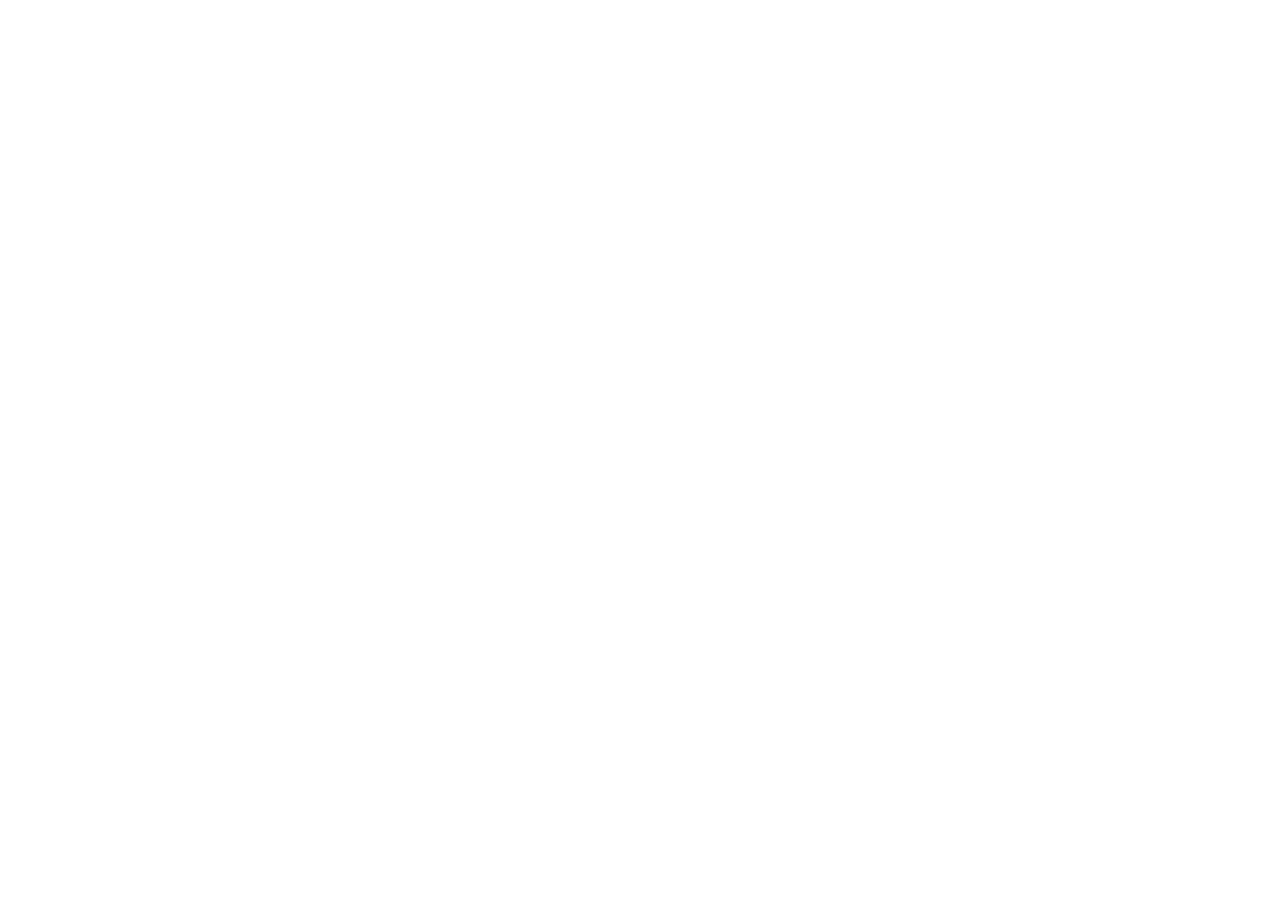
==== index.html @ 352e68f6 "Initial commit" ====
<!DOCTYPE html>
<html lang="en">
<head>
    <meta charset="UTF-8">
    <meta name="viewport" content="width=device-width, initial-scale=1.
    0">
    <link rel="stylesheet" href="./assets/styles.css">
    <title>Document</title>
</head>
<body>
    
</body>
</html>
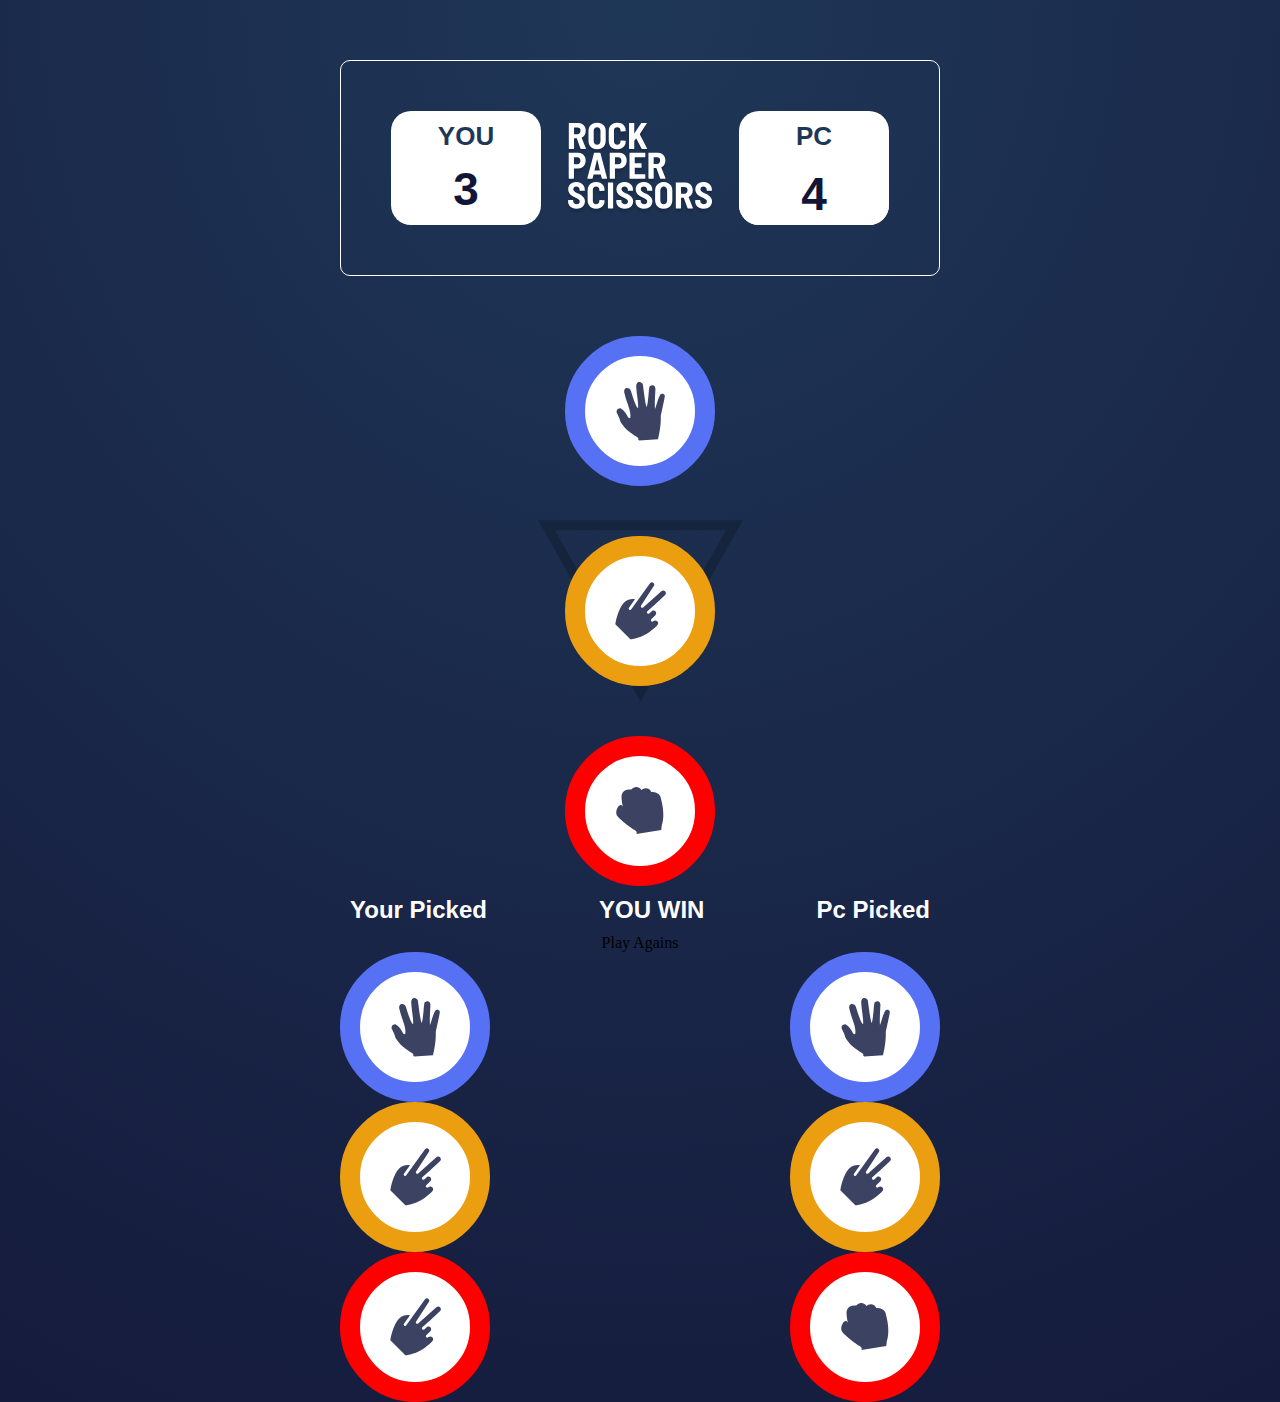
==== commit 05d29fdc: "updtd" ====
--- a/index.html
+++ b/index.html
@@ -4,10 +4,91 @@
     <meta charset="UTF-8">
     <meta name="viewport" content="width=device-width, initial-scale=1.
     0">
-    <link rel="stylesheet" href="./assets/styles.css">
+    <link rel="preconnect" href="https://fonts.googleapis.com">
+<link rel="preconnect" href="https://fonts.gstatic.com" crossorigin>
+<link href="https://fonts.googleapis.com/css2?family=Fraunces:ital,opsz,wght@0,9..144,100..900;1,9..144,100..900&family=IBM+Plex+Mono:ital,wght@0,100;0,200;0,300;0,400;0,500;0,600;0,700;1,100;1,200;1,300;1,400;1,500;1,600;1,700&family=Kode+Mono:wght@400..700&family=Montserrat:ital,wght@0,100..900;1,100..900&family=Roboto:ital,wght@0,100;0,300;0,400;0,500;0,700;0,900;1,100;1,300;1,400;1,500;1,700;1,900&family=Space+Grotesk:wght@300..700&display=swap" rel="stylesheet">
+    <link rel="stylesheet" href="./css/styles.css">
     <title>Document</title>
+
 </head>
 <body>
-    
+
+
+
+<main class="container">
+
+  <div class="result-box">
+    <div class="result-left">
+        <span class="player" >YOU</span>
+        <span id="player-score" class="point-human point-style" >3</span>
+    </div>
+
+    <img class="logo" src="./assets/images/logo.svg" alt="LOGO">
+
+    <div class="result-right">
+        <span class="player2">PC</span>
+        <span id="pc-score" class="result-right point-style">4</span>
+    </div>
+  </div>
+
+    <div class="buttons">
+        <div id="paper" class="paper">
+            <img class="paper-home" src="./assets/images/icon-paper.svg" alt="paper">
+        </div>
+
+        <div id="scissors" class="scissors">
+            <img class="scissors-home" src="./assets/images/icon-scissors.svg" alt="scissors">
+        </div>
+
+        <div id="rock" class="rocks">
+            <img class="rocks-home" src="./assets/images/icon-rock.svg" alt="rocks">
+        </div>
+    </div>    
+
+</main>
+
+<section class="buttons-game-container">
+
+    <div class="letters">
+        <span id="player-pick" >Your Picked</span>
+        <span id="result-message" >YOU WIN</span>
+        <span id="pc-pick" >Pc Picked</span>
+    </div>
+    <span id="play-again" class="play-again" >Play Agains</span>
+
+    <div class="buttons-game-paper">
+        <div class="paper">
+            <img class="paper-home" src="./assets/images/icon-paper.svg" alt="paper">
+        </div>
+
+        <div class="paper">
+            <img class="paper-home" src="./assets/images/icon-paper.svg" alt="paper">
+        </div>
+    </div>
+
+    <div class="buttons-game-scissors">
+        <div class="scissors">
+            <img class="paper-home" src="./assets/images/icon-scissors.svg" alt="scissors">
+        </div>
+
+        <div class="scissors">
+            <img class="scissors-home" src="./assets/images/icon-scissors.svg" alt="scissors">
+        </div>
+    </div>
+
+    <div class="buttons-game-rocks">
+        <div class="rocks">
+            <img class="rocks-home" src="./assets/images/icon-scissors.svg" alt="rocks">
+        </div>
+
+        <div class="rocks">
+            <img class="rocks-home" src="./assets/images/icon-rock.svg" alt="rocks">
+        </div>
+    </div>
+
+
+</section>
+
+<script src="./js/scripts.js"></script>    
 </body>
 </html>
--- a/css/styles.css
+++ b/css/styles.css
@@ -0,0 +1,196 @@
+*{
+    box-sizing: border-box;
+}
+
+html{
+scroll-behavior: smooth;
+
+}
+
+img{
+display: block;
+max-width: 100%;
+}
+
+a{
+text-decoration: none;
+color:inherit;
+}
+
+ul{
+list-style: none;
+padding-left: 0;
+margin-top: 0;
+margin-bottom: 0;
+
+}
+
+body{
+margin: 0;
+margin-top: 60px;
+background: radial-gradient(134.34% 134.34% at 50% 0%, #1F3757 0%, #131537 100%);
+
+
+}
+
+.container{
+display: flex;
+flex-direction: column;
+align-items: center;
+gap: 60px;
+justify-content: start;
+height: 100%;
+}
+
+
+.logo{
+width: 150px;
+}
+
+.result-box{
+padding: 50px;
+display: flex;
+align-items: center;
+flex-direction: row;
+justify-content: space-between;
+width: 600px;
+border: 1px solid white;
+border-radius: 10px;
+
+}
+
+.result-left{
+display: flex;
+flex-direction: column;
+align-items: center;
+justify-content: center;
+gap: 10px;
+width: 150px;
+height: 114px;
+border-radius: 20px;
+background-color: white;
+font-family: sans-serif;
+}
+
+.player{
+color: #1F3757;
+font-size: 26px;
+font-weight: 600;
+}
+
+.point-style{
+color: #131537 ;
+font-size: 46px;
+font-weight: 800;
+
+}
+
+.result-right{
+display: flex;
+flex-direction: column;
+align-items: center;
+justify-content: center;
+gap: 10px;
+width: 150px; 
+height: 114px;
+border-radius: 20px;
+background-color: white;
+font-family: sans-serif;   
+}
+
+.player2{
+margin-top: 10px;
+color: #1F3757;
+font-size: 26px;
+font-weight: 600;
+}
+
+.buttons{
+width: 20%;
+display: flex;
+justify-content: center;
+gap: 50px;
+flex-wrap: wrap;
+background-image: url(../assets/images/bg-triangle.svg);
+background-repeat: no-repeat;
+background-size: 80%;
+background-position: center;
+}
+
+.paper{
+display: flex;
+align-items: center;
+justify-content: center;
+width:150px;
+height: 150px;
+border-radius: 50%;
+background-color: white;
+border: 20px solid #5771F5 ;
+}
+
+.scissors{
+display: flex;
+align-items: center;
+justify-content: center;
+width:150px;
+height: 150px;
+border-radius: 50%;
+background-color: white;
+border: 20px solid #EB9F10;
+}
+
+.scissors-home{
+align-items: center;
+}
+
+.rocks{
+display: flex;
+align-items: center;
+justify-content: center;
+width:150px;
+height: 150px;
+border-radius: 50%;
+background-color: white;
+border: 20px solid red ;
+}
+
+.buttons-game-container{
+display: flex;
+flex-direction: column;
+justify-content: space-between;
+align-items:center;
+
+
+}
+
+.buttons-game-paper {
+display: flex;
+flex-direction: row;
+gap: 300px;
+}
+
+.buttons-game-scissors{
+display: flex;
+flex-direction: row;
+gap: 300px;
+
+}
+
+.buttons-game-rocks{
+display: flex;
+flex-direction: row;
+gap: 300px;
+
+}
+
+.letters{
+display: flex;
+justify-content: space-between;
+padding: 10px;
+color: white;
+font-family: sans-serif;
+font-size: 24px;
+font-weight: 900;
+width: 600px;
+}
+
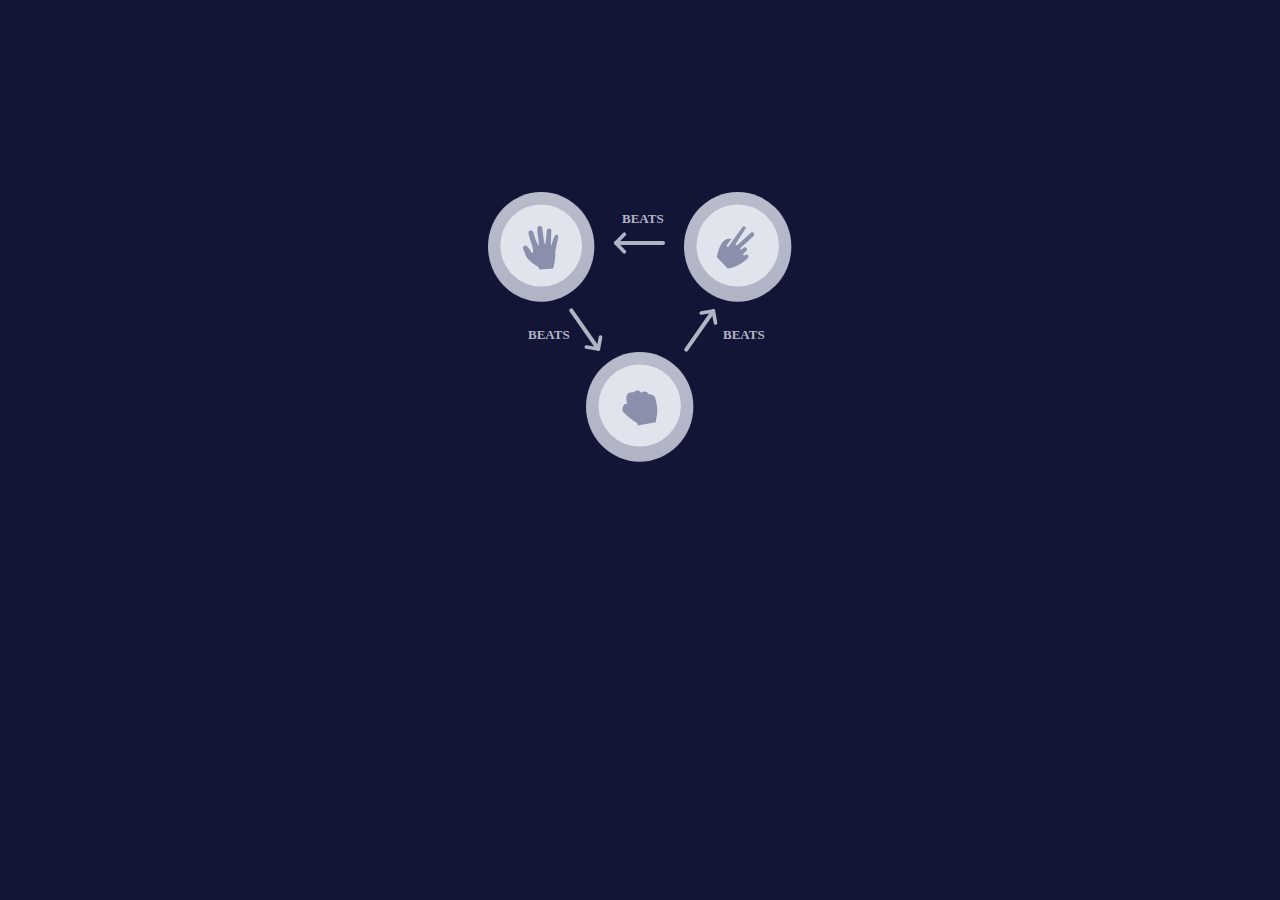
==== commit 7ad730a7: "updt" ====
--- a/index.html
+++ b/index.html
@@ -13,80 +13,10 @@
 </head>
 <body>
 
-
-
-<main class="container">
-
-  <div class="result-box">
-    <div class="result-left">
-        <span class="player" >YOU</span>
-        <span id="player-score" class="point-human point-style" >3</span>
-    </div>
-
-    <img class="logo" src="./assets/images/logo.svg" alt="LOGO">
-
-    <div class="result-right">
-        <span class="player2">PC</span>
-        <span id="pc-score" class="result-right point-style">4</span>
-    </div>
-  </div>
-
-    <div class="buttons">
-        <div id="paper" class="paper">
-            <img class="paper-home" src="./assets/images/icon-paper.svg" alt="paper">
-        </div>
-
-        <div id="scissors" class="scissors">
-            <img class="scissors-home" src="./assets/images/icon-scissors.svg" alt="scissors">
-        </div>
-
-        <div id="rock" class="rocks">
-            <img class="rocks-home" src="./assets/images/icon-rock.svg" alt="rocks">
-        </div>
-    </div>    
-
-</main>
-
-<section class="buttons-game-container">
-
-    <div class="letters">
-        <span id="player-pick" >Your Picked</span>
-        <span id="result-message" >YOU WIN</span>
-        <span id="pc-pick" >Pc Picked</span>
-    </div>
-    <span id="play-again" class="play-again" >Play Agains</span>
-
-    <div class="buttons-game-paper">
-        <div class="paper">
-            <img class="paper-home" src="./assets/images/icon-paper.svg" alt="paper">
-        </div>
-
-        <div class="paper">
-            <img class="paper-home" src="./assets/images/icon-paper.svg" alt="paper">
-        </div>
-    </div>
-
-    <div class="buttons-game-scissors">
-        <div class="scissors">
-            <img class="paper-home" src="./assets/images/icon-scissors.svg" alt="scissors">
-        </div>
-
-        <div class="scissors">
-            <img class="scissors-home" src="./assets/images/icon-scissors.svg" alt="scissors">
-        </div>
-    </div>
-
-    <div class="buttons-game-rocks">
-        <div class="rocks">
-            <img class="rocks-home" src="./assets/images/icon-scissors.svg" alt="rocks">
-        </div>
-
-        <div class="rocks">
-            <img class="rocks-home" src="./assets/images/icon-rock.svg" alt="rocks">
-        </div>
-    </div>
-
-
+<section class="container-home">
+<a href="./html/game.html" target="_blank">
+        <img src="./assets/images/image-rules.svg" alt="reglas de juego">
+    </a>
 </section>
 
 <script src="./js/scripts.js"></script>    
--- a/css/styles.css
+++ b/css/styles.css
@@ -26,9 +26,11 @@
 }
 
 body{
-margin: 0;
+margin: 0px;
 margin-top: 60px;
-background: radial-gradient(134.34% 134.34% at 50% 0%, #1F3757 0%, #131537 100%);
+background-color: #131537;
+background-size: 100vh;
+
 
 
 }
@@ -56,6 +58,14 @@
 width: 600px;
 border: 1px solid white;
 border-radius: 10px;
+
+}
+
+.result-message{
+margin-top: -40px;
+color: yellow;
+font-size: 30px;
+text-align: center;
 
 }
 
@@ -106,7 +116,7 @@
 }
 
 .buttons{
-width: 20%;
+width: 30%;
 display: flex;
 justify-content: center;
 gap: 50px;
@@ -117,6 +127,8 @@
 background-position: center;
 }
 
+
+
 .paper{
 display: flex;
 align-items: center;
@@ -128,6 +140,12 @@
 border: 20px solid #5771F5 ;
 }
 
+.paper:hover{
+border: 26px solid #5771F5;
+transition: 0.5s;
+    
+}
+
 .scissors{
 display: flex;
 align-items: center;
@@ -139,6 +157,12 @@
 border: 20px solid #EB9F10;
 }
 
+.scissors:hover{
+    border: 26px solid #EB9F10;
+    transition: 0.5s;
+        
+    }
+
 .scissors-home{
 align-items: center;
 }
@@ -153,6 +177,12 @@
 background-color: white;
 border: 20px solid red ;
 }
+
+.rocks:hover{
+    border: 26px solid red;
+    transition: 0.5s;
+        
+    }
 
 .buttons-game-container{
 display: flex;
@@ -189,8 +219,76 @@
 padding: 10px;
 color: white;
 font-family: sans-serif;
+text-align: center;
 font-size: 24px;
 font-weight: 900;
-width: 600px;
-}
-
+width: 800px;
+}
+
+.play-again-button{
+    padding: 10px;
+    color: #131537;
+    font-family: sans-serif;
+    font-size: 24px;
+    font-weight: 500; 
+    background-color: white; 
+    border-radius: 20px; 
+    margin-top: 20px;
+}
+
+.modal{
+position: fixed;
+align-items: center;
+justify-content: center;
+align-content: center;
+top: 0;
+left: 0;
+width: 100vw;
+height: 100vh;  
+background-color: rgba(0, 0, 0, 0.8);  
+scale:0;
+}
+
+.modal-show{
+scale: 1;
+}
+
+.modal-img{
+position: absolute;
+margin-left: 720px;
+margin-top: -200px;
+}
+
+
+.container-modal-button{
+position: absolute;
+margin-top: -700px;
+width: 1700px;
+display: flex;
+align-items: end;
+justify-content: end;
+}
+
+.open-modal{
+font-size: 24px;
+font-family: sans-serif;
+padding: 8px;
+border-radius: 10px;
+}
+
+.open-modal:hover{
+font-size: 20px;
+text-align: center;
+transition: 0.3s;
+cursor: pointer;
+}
+
+/* pagina home */
+
+.container-home{
+display: flex;
+align-items: center;
+justify-content: center;
+margin-top: 15%;
+
+}